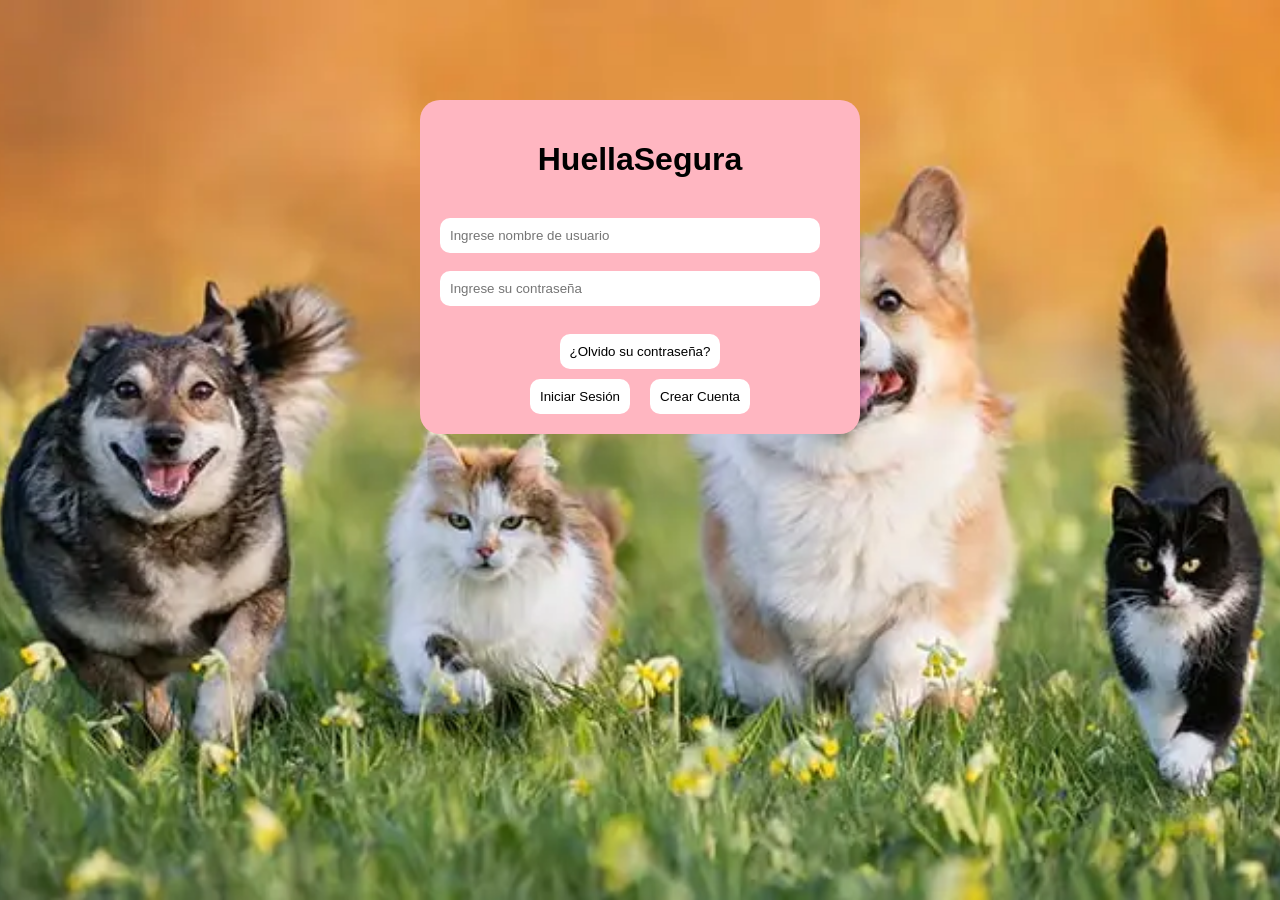
==== frontend/Login.html @ 1721e996 "Inicio" ====
<!DOCTYPE html>
<html lang="es">
<head>
    <meta charset="UTF-8">
    <title>Login de HuellaSegura</title>
    <link rel="stylesheet" href="/diseños/style.css">
</head>
<body>
    <div class="contenedor">
        <h1>HuellaSegura</h1>
        <br>
        <input type="text" placeholder="Ingrese nombre de usuario">
        <br>
        <input type="password" placeholder="Ingrese su contraseña"><br><a href="PaginaOC.html"><button type="button" id="OC" class="OC">¿Olvido su contraseña?</button></a>
        <br>
        <button type="submit" id="IS" class="IS">Iniciar Sesión</button><button type="submit" id="CC" class="CC">Crear Cuenta</button>
    </div>
</body>
</html>
---- diseños/style.css ----
body{
    font-family: Arial, Helvetica, sans-serif;
    background-image: url('/diseños/Imagenes/Mascotas.jfif');
    background-repeat: no-repeat;
    background-position: center;
    background-size: cover;
    background-attachment: fixed;
}

.contenedor{
    width: 400px;
    margin: 100px auto;
    background-color: lightpink;
    padding: 20px;
    text-align: center;
    border-radius: 20px;
}

input{
    display: block;
    padding:10px;
    border-radius: 10px;
    border-style: hidden;
    width: 90%;    
}

button.IS{
    padding: 10px;
    cursor: pointer;
    border-radius: 10px;
    border-style: hidden;
    background-color: white;
}

button.CC{
    margin-left: 20px;
    padding: 10px;
    cursor: pointer;
    border-radius: 10px;
    border-style: none;
    background-color: white;
}

button.OC{
    margin: 10px;
    padding: 10px;
    border-radius: 10px;
    border-style: none;
    background-color: white;
    cursor: pointer;
}

button.Volver{
    margin-right: 20px;
    padding: 10px;
    border-radius: 10px;
    border-style: none;
    background-color: white;
    cursor: pointer;
}
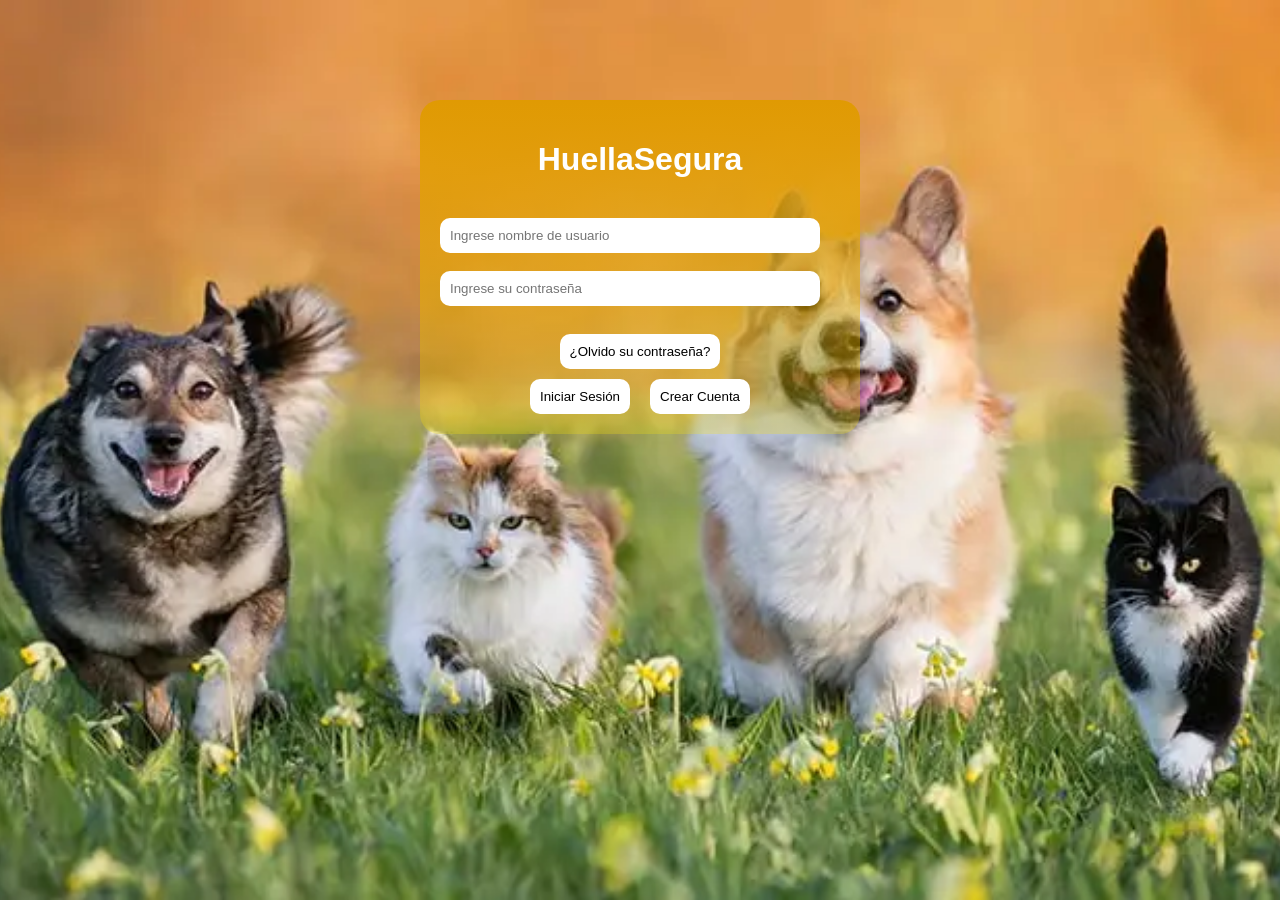
==== commit 8c49d22d: "2" ====
--- a/frontend/Login.html
+++ b/frontend/Login.html
@@ -3,7 +3,7 @@
 <head>
     <meta charset="UTF-8">
     <title>Login de HuellaSegura</title>
-    <link rel="stylesheet" href="/diseños/style.css">
+    <link rel="stylesheet" href="../diseños/style.css">
 </head>
 <body>
     <div class="contenedor">
--- a/diseños/style.css
+++ b/diseños/style.css
@@ -1,16 +1,18 @@
 body{
     font-family: Arial, Helvetica, sans-serif;
-    background-image: url('/diseños/Imagenes/Mascotas.jfif');
+    background-image: url('../diseños/Imagenes/Mascotas.jfif');
     background-repeat: no-repeat;
     background-position: center;
     background-size: cover;
     background-attachment: fixed;
 }
-
+h1{
+    color: white;
+}
 .contenedor{
     width: 400px;
     margin: 100px auto;
-    background-color: lightpink;
+    background: linear-gradient(0deg,rgba(255, 230, 0, 0.253) 0%, rgb(224, 154, 3) 100%);
     padding: 20px;
     text-align: center;
     border-radius: 20px;
@@ -57,4 +59,4 @@
     border-style: none;
     background-color: white;
     cursor: pointer;
-}+}
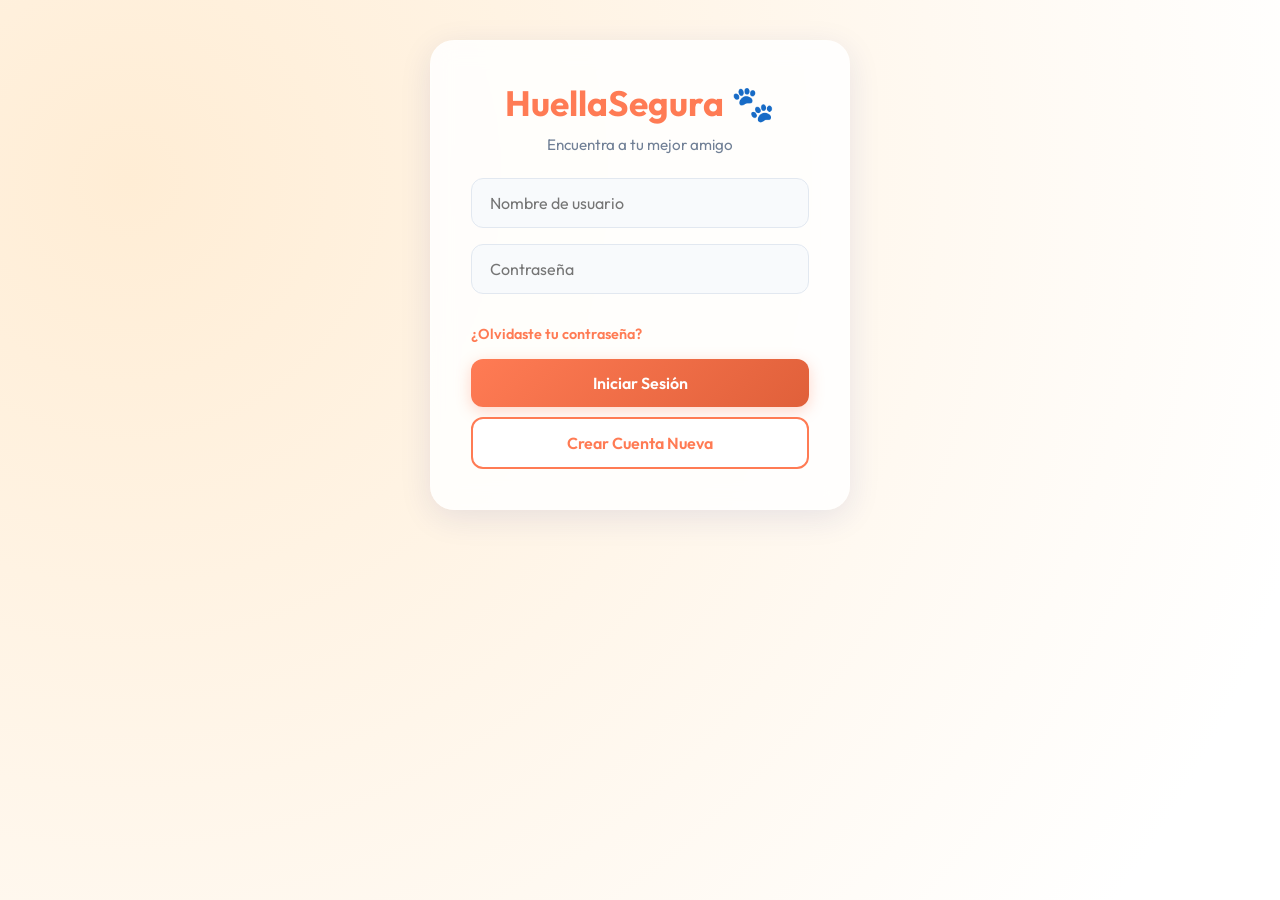
==== commit 7051fadb: "Pagina real" ====
--- a/frontend/Login.html
+++ b/frontend/Login.html
@@ -2,18 +2,51 @@
 <html lang="es">
 <head>
     <meta charset="UTF-8">
-    <title>Login de HuellaSegura</title>
+    <meta name="viewport" content="width=device-width, initial-scale=1.0">
+    <title>HuellaSegura - Iniciar Sesión</title>
     <link rel="stylesheet" href="../diseños/style.css">
 </head>
 <body>
-    <div class="contenedor">
-        <h1>HuellaSegura</h1>
-        <br>
-        <input type="text" placeholder="Ingrese nombre de usuario">
-        <br>
-        <input type="password" placeholder="Ingrese su contraseña"><br><a href="PaginaOC.html"><button type="button" id="OC" class="OC">¿Olvido su contraseña?</button></a>
-        <br>
-        <button type="submit" id="IS" class="IS">Iniciar Sesión</button><button type="submit" id="CC" class="CC">Crear Cuenta</button>
+    <div class="contenedor" id="login-container">
+        <h1>HuellaSegura 🐾</h1>
+        <p class="subtitle">Encuentra a tu mejor amigo</p>
+        
+        <form id="login-form">
+            <input type="text" id="login-username" placeholder="Nombre de usuario" required>
+            <input type="password" id="login-password" placeholder="Contraseña" required>
+            <div class="link-container">
+                <a href="PaginaOC.html">¿Olvidaste tu contraseña?</a>
+            </div>
+            <p id="login-error" class="error-msg hidden"></p>
+            <button type="submit" class="btn-primary">Iniciar Sesión</button>
+        </form>
+        
+        <button type="button" class="btn-secondary" onclick="toggleForms()">Crear Cuenta Nueva</button>
     </div>
+
+    <div class="contenedor hidden" id="register-container">
+        <h1>Únete a Nosotros 🐾</h1>
+        <p class="subtitle">Crea una cuenta para ayudar</p>
+        
+        <form id="register-form">
+            <input type="text" id="reg-username" placeholder="Nombre de usuario" required>
+            <input type="email" id="reg-email" placeholder="Correo electrónico" required>
+            <input type="password" id="reg-password" placeholder="Contraseña" required>
+            <p id="reg-error" class="error-msg hidden"></p>
+            <button type="submit" class="btn-primary">Registrarse</button>
+        </form>
+        
+        <button type="button" class="btn-secondary" onclick="toggleForms()">Volver al Login</button>
+    </div>
+
+    <script src="js/main.js"></script>
+    <script>
+        function toggleForms() {
+            document.getElementById('login-container').classList.toggle('hidden');
+            document.getElementById('register-container').classList.toggle('hidden');
+            document.getElementById('login-error').classList.add('hidden');
+            document.getElementById('reg-error').classList.add('hidden');
+        }
+    </script>
 </body>
 </html>
--- a/diseños/style.css
+++ b/diseños/style.css
@@ -1,62 +1,563 @@
-body{
-    font-family: Arial, Helvetica, sans-serif;
-    background-image: url('../diseños/Imagenes/Mascotas.jfif');
-    background-repeat: no-repeat;
-    background-position: center;
-    background-size: cover;
-    background-attachment: fixed;
-}
-h1{
+@import url('https://fonts.googleapis.com/css2?family=Outfit:wght@300;400;600;700&display=swap');
+
+:root {
+    --primary: #FF7B54;
+    --primary-hover: #E0603A;
+    --secondary: #FFD56F;
+    --background: #F9F9F9;
+    --surface: #FFFFFF;
+    --text-main: #2D3748;
+    --text-muted: #718096;
+    --glass-bg: rgba(255, 255, 255, 0.85);
+    --glass-border: rgba(255, 255, 255, 0.18);
+    --shadow: 0 8px 32px 0 rgba(31, 38, 135, 0.1);
+}
+
+* {
+    margin: 0;
+    padding: 0;
+    box-sizing: border-box;
+    font-family: 'Outfit', sans-serif;
+}
+
+body {
+    background-color: var(--background);
+    background-image: radial-gradient(circle at 10% 20%, rgb(255, 237, 213) 0%, rgb(255, 255, 255) 90%);
+    color: var(--text-main);
+    min-height: 100vh;
+    display: flex;
+    flex-direction: column;
+    align-items: center;
+}
+
+/* Glassmorphism Container (for forms) */
+.contenedor {
+    background: var(--glass-bg);
+    backdrop-filter: blur(12px);
+    -webkit-backdrop-filter: blur(12px);
+    border: 1px solid var(--glass-border);
+    box-shadow: var(--shadow);
+    border-radius: 24px;
+    padding: 40px;
+    width: 100%;
+    max-width: 420px;
+    text-align: center;
+    margin: 40px auto;
+    animation: slideUp 0.6s ease-out;
+}
+
+@keyframes slideUp {
+    from {
+        opacity: 0;
+        transform: translateY(30px);
+    }
+
+    to {
+        opacity: 1;
+        transform: translateY(0);
+    }
+}
+
+h1 {
+    font-size: 2.2rem;
+    font-weight: 700;
+    color: var(--primary);
+    margin-bottom: 10px;
+}
+
+p.subtitle {
+    color: var(--text-muted);
+    font-size: 0.95rem;
+    margin-bottom: 24px;
+}
+
+/* Forms and Inputs */
+form {
+    display: flex;
+    flex-direction: column;
+    gap: 16px;
+}
+
+input,
+textarea,
+select {
+    width: 100%;
+    padding: 14px 18px;
+    border-radius: 12px;
+    border: 1px solid #E2E8F0;
+    background: #F8FAFC;
+    font-size: 1rem;
+    color: var(--text-main);
+    transition: all 0.3s ease;
+}
+
+input:focus,
+textarea:focus,
+select:focus {
+    outline: none;
+    border-color: var(--primary);
+    box-shadow: 0 0 0 3px rgba(255, 123, 84, 0.2);
+    background: #FFF;
+}
+
+textarea {
+    resize: vertical;
+    min-height: 100px;
+}
+
+/* Custom File Upload */
+.file-upload-wrapper {
+    width: 100%;
+    margin-top: 5px;
+}
+.file-input-hidden {
+    display: none !important;
+}
+.file-upload-label {
+    display: flex;
+    flex-direction: column;
+    align-items: center;
+    justify-content: center;
+    padding: 20px;
+    background: rgba(255, 123, 84, 0.05);
+    border: 2px dashed var(--primary);
+    border-radius: 12px;
+    cursor: pointer;
+    transition: all 0.3s ease;
+    color: var(--text-muted);
+}
+.file-upload-label:hover {
+    background: rgba(255, 123, 84, 0.1);
+    transform: translateY(-2px);
+}
+.file-icon {
+    font-size: 2rem;
+    margin-bottom: 5px;
+}
+#file-name {
+    font-size: 0.95rem;
+    font-weight: 600;
+    text-align: center;
+}
+
+/* Buttons */
+button {
+    width: 100%;
+    padding: 14px;
+    border: none;
+    border-radius: 12px;
+    font-size: 1rem;
+    font-weight: 600;
+    cursor: pointer;
+    transition: transform 0.2s ease, box-shadow 0.2s ease;
+}
+
+button:active {
+    transform: scale(0.97);
+}
+
+.IS,
+.btn-primary {
+    background: linear-gradient(135deg, var(--primary) 0%, var(--primary-hover) 100%);
     color: white;
-}
-.contenedor{
-    width: 400px;
-    margin: 100px auto;
-    background: linear-gradient(0deg,rgba(255, 230, 0, 0.253) 0%, rgb(224, 154, 3) 100%);
+    box-shadow: 0 4px 15px rgba(255, 123, 84, 0.3);
+}
+
+.IS:hover,
+.btn-primary:hover {
+    box-shadow: 0 6px 20px rgba(255, 123, 84, 0.4);
+    transform: translateY(-2px);
+}
+
+.CC,
+.Volver,
+.btn-secondary {
+    background: white;
+    color: var(--primary);
+    border: 2px solid var(--primary);
+    margin-top: 10px;
+}
+
+.CC:hover,
+.Volver:hover,
+.btn-secondary:hover {
+    background: rgba(255, 123, 84, 0.05);
+}
+
+/* Links */
+a {
+    color: var(--primary);
+    text-decoration: none;
+    font-weight: 600;
+    font-size: 0.9rem;
+    transition: opacity 0.3s ease;
+}
+
+a:hover {
+    opacity: 0.8;
+}
+
+.link-container {
+    margin-top: 15px;
+    display: flex;
+    justify-content: space-between;
+    align-items: center;
+}
+
+/* Navbar */
+nav {
+    width: 100%;
+    background: var(--surface);
+    padding: 15px 40px;
+    display: flex;
+    justify-content: space-between;
+    align-items: center;
+    box-shadow: 0 2px 10px rgba(0, 0, 0, 0.05);
+    position: sticky;
+    top: 0;
+    z-index: 2000;
+}
+
+nav .brand {
+    font-size: 1.5rem;
+    font-weight: 700;
+    color: var(--primary);
+}
+
+nav .nav-links {
+    display: flex;
+    gap: 20px;
+    align-items: center;
+}
+
+/* Full Screen Map */
+.map-wrapper {
+    position: fixed;
+    top: 60px;
+    /* nav height */
+    left: 0;
+    right: 0;
+    bottom: 0;
+    z-index: 1;
+}
+
+#main-map {
+    width: 100%;
+    height: 100%;
+}
+
+/* Floating UI over Map */
+.floating-ui-top {
+    position: absolute;
+    top: 20px;
+    right: 20px;
+    z-index: 1000;
+    width: 350px;
+    display: flex;
+    flex-direction: column;
+    gap: 12px;
+    background: rgba(255, 255, 255, 0.75);
+    backdrop-filter: blur(10px);
+    -webkit-backdrop-filter: blur(10px);
+    padding: 15px;
+    border-radius: 24px;
+    box-shadow: 0 8px 32px 0 rgba(31, 38, 135, 0.1);
+}
+
+.search-bar {
+    width: 100%;
+    padding: 12px 20px;
+    border-radius: 20px;
+    border: none;
+    box-shadow: 0 4px 15px rgba(0, 0, 0, 0.1);
+    font-size: 1.05rem;
+}
+
+.filters-container {
+    display: flex;
+    gap: 8px;
+    justify-content: flex-end;
+    /* Alineados a la derecha */
+    flex-wrap: wrap;
+}
+
+.chip {
+    background: white;
+    padding: 10px 16px;
+    border-radius: 20px;
+    font-size: 1rem;
+    font-weight: 600;
+    color: var(--text-main);
+    box-shadow: 0 2px 10px rgba(0, 0, 0, 0.1);
+    cursor: pointer;
+    transition: all 0.2s ease;
+    border: 2px solid transparent;
+}
+
+.chip:hover {
+    background: #F8FAFC;
+    transform: translateY(-2px);
+}
+
+.chip.active {
+    background: var(--primary);
+    color: white;
+    border-color: var(--primary-hover);
+}
+
+/* Floating Action Button (FAB) */
+.fab {
+    position: absolute;
+    bottom: 40px;
+    right: 40px;
+    z-index: 1000;
+    background: linear-gradient(135deg, var(--primary) 0%, var(--primary-hover) 100%);
+    color: white;
+    width: auto;
+    padding: 15px 30px;
+    border-radius: 30px;
+    font-size: 1.1rem;
+    font-weight: 700;
+    box-shadow: 0 10px 25px rgba(255, 123, 84, 0.5);
+    display: flex;
+    align-items: center;
+    gap: 10px;
+    cursor: pointer;
+    transition: all 0.3s ease;
+    text-decoration: none;
+    border: none;
+}
+
+.fab:hover {
+    transform: scale(1.05) translateY(-5px);
+    box-shadow: 0 15px 30px rgba(255, 123, 84, 0.6);
+}
+
+/* Utilities */
+.hidden {
+    display: none !important;
+}
+
+.error-msg {
+    color: #EF4444;
+    font-size: 0.85rem;
+    margin-top: -10px;
+    text-align: left;
+}
+
+/* Popup Leaflet Styles */
+.custom-popup .leaflet-popup-content-wrapper {
+    border-radius: 16px;
+    padding: 0;
+    overflow: hidden;
+}
+
+.custom-popup .leaflet-popup-content {
+    margin: 0;
+    width: 250px !important;
+}
+
+.popup-img {
+    width: 100%;
+    height: 140px;
+    object-fit: cover;
+}
+
+.popup-details {
+    padding: 15px;
+}
+
+.popup-title {
+    font-size: 1.2rem;
+    font-weight: 700;
+    color: var(--text-main);
+    margin-bottom: 5px;
+}
+
+.popup-location {
+    font-size: 0.85rem;
+    color: var(--text-muted);
+    margin-bottom: 10px;
+}
+
+.popup-status {
+    display: inline-block;
+    padding: 4px 8px;
+    border-radius: 12px;
+    font-size: 0.75rem;
+    font-weight: 600;
+    margin-bottom: 10px;
+}
+
+.status-perdido {
+    background: #FEE2E2;
+    color: #EF4444;
+}
+
+.status-encontrado {
+    background: #D1FAE5;
+    color: #10B981;
+}
+
+.popup-actions {
+    display: flex;
+    gap: 5px;
+    margin-top: 10px;
+}
+
+.popup-btn {
+    padding: 8px;
+    font-size: 0.8rem;
+    border-radius: 8px;
+    flex: 1;
+}
+
+.btn-edit {
+    background: var(--secondary);
+    color: #92400E;
+    box-shadow: none;
+}
+
+.btn-delete {
+    background: #FEF2F2;
+    color: #EF4444;
+    border: 1px solid #FECACA;
+    box-shadow: none;
+}
+
+/* Modal de Detalles y Comentarios */
+.modal-overlay {
+    position: fixed;
+    top: 0; left: 0; right: 0; bottom: 0;
+    background: rgba(0,0,0,0.5);
+    backdrop-filter: blur(5px);
+    z-index: 3000;
+    display: flex;
+    justify-content: center;
+    align-items: center;
     padding: 20px;
-    text-align: center;
-    border-radius: 20px;
-}
-
-input{
+}
+
+.modal-content {
+    background: var(--surface);
+    width: 100%;
+    max-width: 900px;
+    height: 80vh;
+    border-radius: 24px;
+    box-shadow: 0 20px 40px rgba(0,0,0,0.2);
+    position: relative;
+    overflow: hidden;
+    animation: slideUp 0.3s ease-out;
+}
+
+.modal-close {
+    position: absolute;
+    top: 15px; right: 15px;
+    background: #F1F5F9;
+    border: none;
+    border-radius: 50%;
+    width: 36px; height: 36px;
+    font-size: 1.2rem;
+    cursor: pointer;
+    z-index: 10;
+    transition: background 0.2s;
+    padding: 0;
+}
+
+.modal-close:hover { background: #E2E8F0; }
+
+.modal-body {
+    display: flex;
+    height: 100%;
+    flex-direction: row;
+}
+
+.modal-info {
+    flex: 1;
+    border-right: 1px solid #E2E8F0;
+    padding: 30px;
+    overflow-y: auto;
+}
+
+.modal-info img {
+    width: 100%;
+    height: 300px;
+    object-fit: cover;
+    border-radius: 16px;
+    margin-bottom: 20px;
+}
+
+.modal-comments {
+    flex: 1;
+    display: flex;
+    flex-direction: column;
+    padding: 30px;
+    background: #F8FAFC;
+}
+
+.modal-comments h3 {
+    margin-bottom: 15px;
+    color: var(--text-main);
+    font-size: 1.3rem;
+}
+
+.comments-list {
+    flex: 1;
+    overflow-y: auto;
+    display: flex;
+    flex-direction: column;
+    gap: 15px;
+    margin-bottom: 20px;
+    padding-right: 10px;
+}
+
+.comment-item {
+    background: white;
+    padding: 12px 16px;
+    border-radius: 16px;
+    box-shadow: 0 2px 5px rgba(0,0,0,0.05);
+}
+
+.comment-author {
+    font-weight: 700;
+    font-size: 0.9rem;
+    color: var(--primary);
+    margin-bottom: 4px;
+}
+
+.comment-text {
+    font-size: 0.95rem;
+    color: var(--text-main);
+}
+
+.comment-date {
+    font-size: 0.75rem;
+    color: var(--text-muted);
+    margin-top: 5px;
     display: block;
-    padding:10px;
-    border-radius: 10px;
-    border-style: hidden;
-    width: 90%;    
-}
-
-button.IS{
-    padding: 10px;
-    cursor: pointer;
-    border-radius: 10px;
-    border-style: hidden;
-    background-color: white;
-}
-
-button.CC{
-    margin-left: 20px;
-    padding: 10px;
-    cursor: pointer;
-    border-radius: 10px;
-    border-style: none;
-    background-color: white;
-}
-
-button.OC{
-    margin: 10px;
-    padding: 10px;
-    border-radius: 10px;
-    border-style: none;
-    background-color: white;
-    cursor: pointer;
-}
-
-button.Volver{
-    margin-right: 20px;
-    padding: 10px;
-    border-radius: 10px;
-    border-style: none;
-    background-color: white;
-    cursor: pointer;
-}
+}
+
+.comment-form {
+    display: flex;
+    flex-direction: row;
+    gap: 10px;
+}
+
+.comment-form input {
+    margin: 0;
+}
+
+/* Responsivo para el modal */
+@media (max-width: 768px) {
+    .modal-body {
+        flex-direction: column;
+    }
+    .modal-info {
+        height: 50%;
+        border-right: none;
+        border-bottom: 1px solid #E2E8F0;
+    }
+    .modal-comments {
+        height: 50%;
+    }
+}
